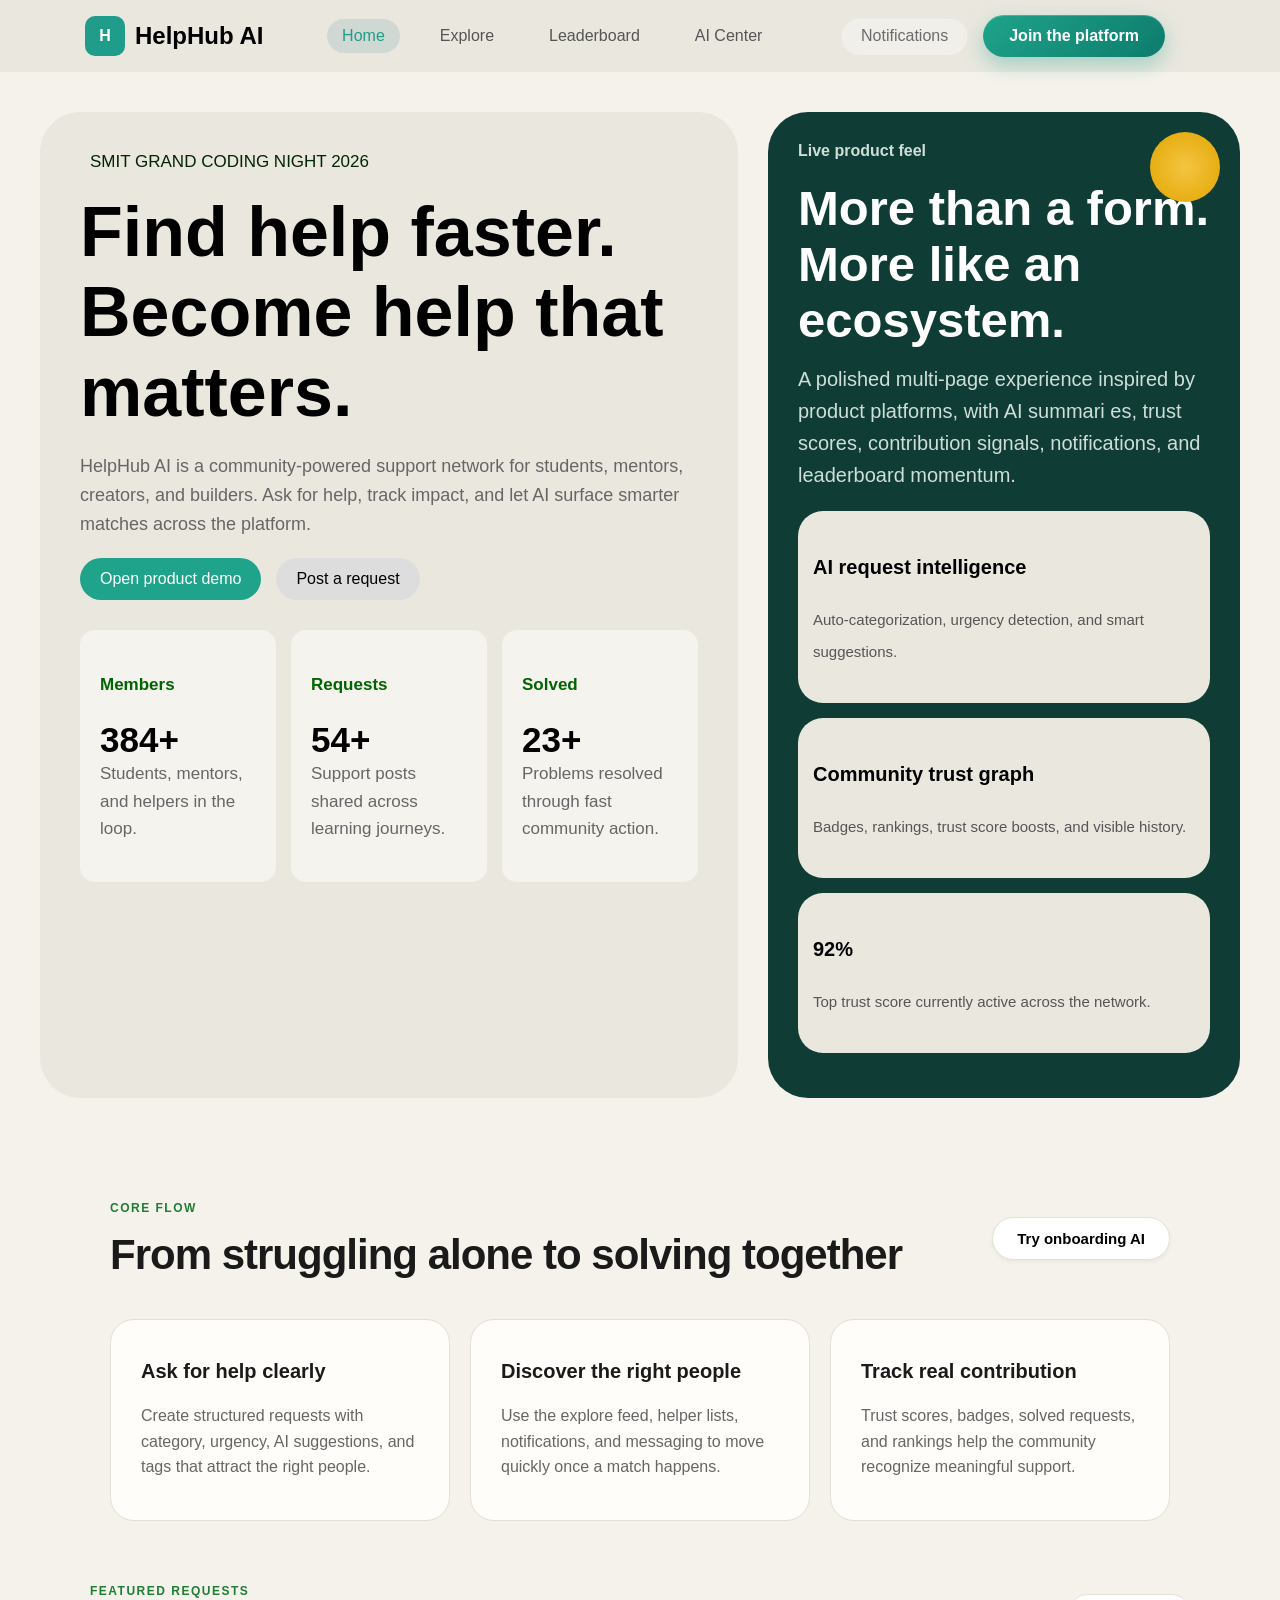
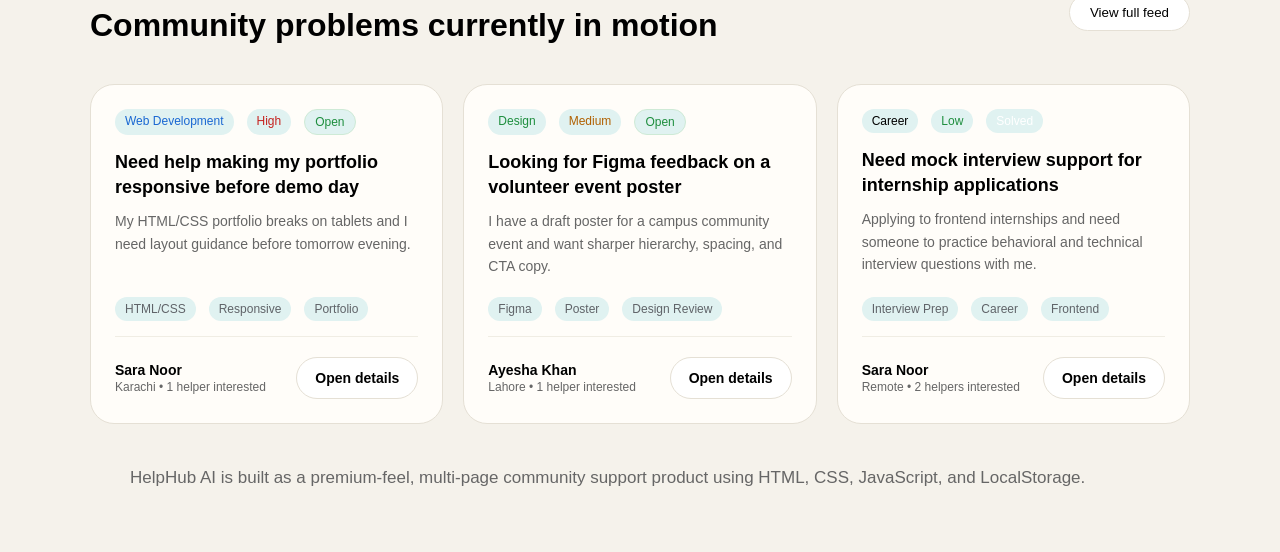
==== index.html @ c514f924 "Hacaton Completed" ====
<!DOCTYPE html>
<html lang="en">

<head>

    <meta charset="UTF-8">
    <meta name="viewport" content="width=device-width, initial-scale=1.0">
    <title>Document</title>
    <link rel="stylesheet" href="style.css">
</head>

<body>
    <header class="header">
        <div class="container">

            <!-- Logo -->
            <div class="logo">
                <div class="logo-box">H</div>
                <h2>HelpHub AI</h2>
            </div>

            <!-- Nav Links -->
            <nav class="nav">
                <a href="./index.html" class="active">Home</a>
                <a href="./explore.html">Explore</a>
                <a href="#">Leaderboard</a>
                <a href="#">AI Center</a>
            </nav>

            <!-- Right Side -->
            <div class="right">
                <button class="signal-btn">Notifications</button>
                <button class="join-btn">Join the platform</button>
            </div>

        </div>
    </header>
    <!-- ----------------------------------------------------------------------------- -->

    <section class="hero">

        <!-- LEFT SIDE -->
        <div class="left">
            <span class="badge">SMIT GRAND CODING NIGHT 2026</span>

            <h1>
                <span class="blue">Find help faster.</span><br>
                Become help that matters.
            </h1>

            <p>
                HelpHub AI is a community-powered support network for students, mentors,
                creators, and builders. Ask for help, track impact, and let AI surface
                smarter matches across the platform.
            </p>

            <div class="buttons">
                <button class="primary">Open product demo</button>
                <button class="secondary">Post a request</button>
            </div>

            <!-- STATS -->
            <div class="cards">
                <div class="card">
                    <h5>Members</h5>
                    <h3>384+</h3>
                    <p>Students, mentors, and helpers in the loop.</p>
                </div>

                <div class="card">
                    <h5>Requests</h5>
                    <h3>54+</h3>
                    <p>Support posts shared across learning journeys.</p>
                </div>

                <div class="card">
                    <h5>Solved</h5>
                    <h3>23+</h3>
                    <p>Problems resolved through fast community action.</p>
                </div>
            </div>
        </div>


        <!-- RIGHT SIDE -->
        <div class="right-section">
            <div class="right-content">
                <h6 class="poka">Live product feel</h6>
                <h2>More than a form.<br>More like an ecosystem.</h2>

                <p>
                    A polished multi-page experience inspired by product platforms, with
                    AI summari es, trust scores, contribution signals, notifications, and
                    leaderboard momentum.
                </p>

                <div class="feature">
                    <h3>AI request intelligence</h3>
                    <p>Auto-categorization, urgency detection, and smart suggestions.</p>
                </div>

                <div class="feature">
                    <h3>Community trust graph</h3>
                    <p>Badges, rankings, trust score boosts, and visible history.</p>
                </div>

                <div class="feature">
                    <h3>92%</h3>
                    <p>Top trust score currently active across the network.</p>
                </div>
            </div>
        </div>

    </section>
    <!-- ------------------------------------------------------------------- -->
     <section class="core-flow">
    <div class="header-row">
        <div>
            <span class="eyebrow">CORE FLOW</span>
            <h1 class="main-title">From struggling alone to solving together</h1>
        </div>
        <button class="btn-pill">Try onboarding AI</button>
    </div>

    <div class="feature-grid">
        <div class="feature-card">
            <h3>Ask for help clearly</h3>
            <p>Create structured requests with category, urgency, AI suggestions, and tags that attract the right people.</p>
        </div>

        <div class="feature-card">
            <h3>Discover the right people</h3>
            <p>Use the explore feed, helper lists, notifications, and messaging to move quickly once a match happens.</p>
        </div>

        <div class="feature-card">
            <h3>Track real contribution</h3>
            <p>Trust scores, badges, solved requests, and rankings help the community recognize meaningful support.</p>
        </div>
    </div>
</section>
     <!-- ---------------------------------------------------------------------------- -->
    <section class="section-3">
        <div class="header-row">
            <div>
                <span class="eyebrow">FEATURED REQUESTS</span>
                <h2 class="section-title">Community problems currently in motion</h2>
            </div>
            <button class="btn-secondary">View full feed</button>
        </div>

        <div class="cards-grid">
            <div class="section-3-card">
                <div class="tag-group">
                    <span class="tag tag-blue">Web Development</span>
                    <span class="tag tag-red">High</span>
                    <span class="tag tag-outline">Open</span>
                </div>
                <h3 class="card-title">Need help making my portfolio responsive before demo day</h3>
                <p class="card-desc">My HTML/CSS portfolio breaks on tablets and I need layout guidance before tomorrow
                    evening.</p>
                <div class="tag-group small">
                    <span class="tag tag-muted">HTML/CSS</span>
                    <span class="tag tag-muted">Responsive</span>
                    <span class="tag tag-muted">Portfolio</span>
                </div>
                <div class="card-footer">
                    <div class="user-info">
                        <strong>Sara Noor</strong>
                        <p>Karachi • 1 helper interested</p>
                    </div>
                    <button class="btn-action">Open details</button>
                </div>
            </div>

            <div class="section-3-card">
                <div class="tag-group">
                    <span class="tag tag-green">Design</span>
                    <span class="tag tag-yellow">Medium</span>
                    <span class="tag tag-outline">Open</span>
                </div>
                <h3 class="card-title">Looking for Figma feedback on a volunteer event poster</h3>
                <p class="card-desc">I have a draft poster for a campus community event and want sharper hierarchy,
                    spacing, and CTA copy.</p>
                <div class="tag-group small">
                    <span class="tag tag-muted">Figma</span>
                    <span class="tag tag-muted">Poster</span>
                    <span class="tag tag-muted">Design Review</span>
                </div>
                <div class="card-footer">
                    <div class="user-info">
                        <strong>Ayesha Khan</strong>
                        <p>Lahore • 1 helper interested</p>
                    </div>
                    <button class="btn-action">Open details</button>
                </div>
            </div>

            <div class="section-3-card">
                <div class="tag-group">
                    <span class="tag tag-grey">Career</span>
                    <span class="tag tag-green">Low</span>
                    <span class="tag tag-solid-green">Solved</span>
                </div>
                <h3 class="card-title">Need mock interview support for internship applications</h3>
                <p class="card-desc">Applying to frontend internships and need someone to practice behavioral and
                    technical interview questions with me.</p>
                <div class="tag-group small">
                    <span class="tag tag-muted">Interview Prep</span>
                    <span class="tag tag-muted">Career</span>
                    <span class="tag tag-muted">Frontend</span>
                </div>
                <div class="card-footer">
                    <div class="user-info">
                        <strong>Sara Noor</strong>
                        <p>Remote • 2 helpers interested</p>
                    </div>
                    <button class="btn-action">Open details</button>
                </div>
            </div>
        </div>
    </section>
    <p class="last-para">HelpHub AI is built as a premium-feel, multi-page community support product using HTML, CSS, JavaScript, and LocalStorage.</p>
</body>

</html>
---- style.css ----
@import url('https://fonts.googleapis.com/css2?family=Inter:ital,opsz,wght@0,14..32,100..900;1,14..32,100..900&family=Roboto+Slab:wght@100..900&display=swap');

* {
    margin: 0;
    padding: 0;
    box-sizing: border-box;
    font-family: Arial, sans-serif;
}
:root {
    --bg-color: #f7f4ed;
    --card-bg: #fffdf9;
    --text-main: #1a1a1a;
    --text-muted: #666;
    --border-color: #e5e0d5;
    --accent-green: #e6f4ea;
    --text-green: #1e7e34;
    --accent-red: #fce8e6;
    --text-red: #c5221f;
} 
body {
    background: #f3f1ec;
}
.header{
    width: 100%;
}
/* Header */
.container {
    background: #eae7df;
    padding: 15px 25px;
    display: flex;
    align-items: center;
    justify-content: space-between;
}

/* Logo */
.logo {
    display: flex;
    margin-left: 60px;
    cursor: pointer;
    align-items: center;
    gap: 10px;

}

.logo-box {
    background: #1f9d8a;
    color: white;
    width: 40px;
    height: 40px;
    border-radius: 10px;
    display: flex;
    align-items: center;
    justify-content: center;
    font-weight: bold;
}

/* Nav */
.nav {
    display: flex;
    gap: 25px;
}

.nav a {
    text-decoration: none;
    color: #555;
    font-weight: 500;
    padding: 8px 15px;
    border-radius: 20px;
}

.nav a.active {
    background: #cfd8d3;
    color: #1f9d8a;
}

/* Right side */
.right {
    display: flex;
    align-items: center;
    gap: 15px;
}



/* Live community signals (left button) */
.signal-btn {
    border: none;
    background: #f1efea;
    padding: 10px 20px;
    border-radius: 999px;
    color: #6b6b6b;
    font-size: 16px;
    cursor: pointer;
    box-shadow: inset 0 1px 2px rgba(0, 0, 0, 0.05);
}

/* Join the platform (right button) */
.join-btn {
    border: none;
    background: linear-gradient(135deg, #1fa38a, #0d7c6c);
    color: white;
    margin-right: 90px;
    padding: 12px 26px;
    border-radius: 999px;
    cursor: pointer;
    font-weight: 600;
    font-size: 16px;

    /* THIS is the key part */
    box-shadow:
        0 8px 20px rgba(31, 163, 138, 0.35),
        inset 0 1px 0 rgba(255, 255, 255, 0.2);
}

/* Hover effect (important for premium feel) */
.join-btn:hover {
    transform: translateY(-1px);
    box-shadow:
        0 10px 25px rgba(31, 163, 138, 0.45),
        inset 0 1px 0 rgba(255, 255, 255, 0.2);
}

.signal-btn:hover {
    background: #e7e5df;
}

/* ------------------------------------------------------ */
.hero {
    display: flex;
    gap: 30px;
    padding: 40px;
}



/* LEFT */
.left {
    flex: 1.5;
    background: #eae7df;
    padding: 40px;
    width: 100%;
    ;
    border-radius: 40px;
}

.badge {
    color: rgb(4, 36, 4);
    padding: 5px 10px;
    font-size: 17px;
    gap: 5px;
    border-radius: 5px;
    margin-top: 10px;

}

.left h1 {
    font-size: 70px;
    margin: 20px 0;
    /* line-height: 1.7; */
}

.blue {
    color: black;
}

.left p {
    color: #666;
    margin-bottom: 20px;
    line-height: 1.6;
    font-size: 18px;
}

/* Buttons */
.buttons {
    display: flex;
    gap: 15px;
    /* font-size: 25px; */
    margin-bottom: 30px;
}

.primary {
    background: #1fa38a;
    color: white;
    border: none;
    font-size: 16px;
    padding: 12px 20px;
    border-radius: 999px;
    cursor: pointer;
}

.secondary {
    background: #ddd;
    border: none;
    font-size: 16px;
    padding: 12px 20px;
    border-radius: 999px;
    cursor: pointer;
}

/* Cards */
.cards {
    display: flex;
    gap: 15px;
}

.card {
    background: #f5f3ee;
    padding: 20px;
    border-radius: 15px;
    flex: 1;
}

.card h3 {
    font-size: 35px;
}

.card p {
    font-size: 17px;
    color: #666;
}


/* RIGHT */
.right-section {
    flex: 1;
    background: #0f3d35;
    border-radius: 40px;
    color: white;
    padding: 30px;
    /* gap: 0.5px; */
    position: relative;
}

.right-section::after {
    content: "";
    position: absolute;
    top: 20px;
    right: 20px;
    width: 70px;
    height: 70px;
    background: radial-gradient(circle, #f4c542, #e2a500);
    border-radius: 50%;
    margin-bottom: 60px;
}

/* Right content */
.right-section h2 {
    font-size: 49px;
    margin-bottom: 15px;
}

.right-section p {
    font-size: 20px;
    line-height: 2pc;
    color: #cfded9;
    margin-bottom: 20px;
}

/* Feature boxes */
.feature {
    background: #eae7df;
    color: black;
    padding: 15px;
    border-radius: 25px;
    margin-bottom: 15px;
}

.feature h3 {
    font-size: 20px;
    margin-top: 30px;
    margin-bottom: 25px;
}

.feature p {
    font-size: 15px;
    color: #555;
}

.poka {
    font-size: 16px;
    color: #cfded9;
    gap: 2px;
    margin-bottom: 20px;
}

.card h5 {
    color: darkgreen;
    font-size: 17px;
    margin-top: 25px;
    margin-bottom: 25px;
    gap: 0.5px;
}

/* --------------------------------------------------- */

.section-3 {
    max-width: 1100px;
    margin: 0 auto;
}

/* Header Styles */
.header-row {
    display: flex;
    justify-content: space-between;
    align-items: flex-end;
    margin-bottom: 30px;
}

.eyebrow {
    font-size: 12px;
    font-weight: 700;
    letter-spacing: 1px;
    color: var(--text-green);
    text-transform: uppercase;
}

.section-title {
    font-size: 32px;
    margin: 8px 0 0 0;
    font-weight: 700;
}

/* Button Styles */
.btn-secondary {
    background: white;
    border: 1px solid var(--border-color);
    padding: 10px 20px;
    border-radius: 20px;
    cursor: pointer;
    font-weight: 500;
}

.btn-action {
    background: white;
    border: 1px solid var(--border-color);
    padding: 12px 18px;
    border-radius: 25px;
    font-size: 14px;
    font-weight: 600;
    cursor: pointer;
}

/* Grid and Cards */
.cards-grid {
    display: grid;
    grid-template-columns: repeat(auto-fit, minmax(300px, 1fr));
    gap: 20px;
}

.section-3-card {
    background: var(--card-bg);
    border: 1px solid var(--border-color);
    border-radius: 24px;
    padding: 24px;
    display: flex;
    flex-direction: column;
}

.card-title {
    font-size: 18px;
    margin: 15px 0 10px 0;
    line-height: 1.4;
}

.card-desc {
    font-size: 14px;
    color: var(--text-muted);
    line-height: 1.6;
    margin-bottom: 20px;
    flex-grow: 1;
}

/* Tags */
.tag-group {
    display: flex;
    gap: 8px;
    flex-wrap: wrap;
}

.tag {
    padding: 4px 12px;
    border-radius: 12px;
    font-size: 12px;
    font-weight: 500;
}

.tag-blue {
    background: #e8f0fe;
    color: #1967d2;
}

.tag-red {
    background: var(--accent-red);
    color: var(--text-red);
}

.tag-green {
    background: #e6f4ea;
    color: #1e8e3e;
}

.tag-yellow {
    background: #fef7e0;
    color: #b06000;
}

.tag-outline {
    border: 1px solid #ceead6;
    color: #1e8e3e;
}

.tag-muted {
    background: #f1f3f4;
    color: #5f6368;
}

.tag-solid-green {
    background: #34a853;
    color: white;
}

/* Footer */
.card-footer {
    border-top: 1px solid #f0ede4;
    margin-top: 20px;
    padding-top: 20px;
    display: flex;
    justify-content: space-between;
    align-items: center;
}

.user-info strong {
    display: block;
    font-size: 14px;
}

.user-info p {
    margin: 2px 0 0 0;
    font-size: 12px;
    color: var(--text-muted);
}
.last-para {
        font-size: 17px;
    color: var(--text-muted);
    line-height: 1.6;
    margin-bottom: 20px;
    flex-grow: 1;
    margin-left: 130px;
    margin-top: 40px;
margin-bottom: 60px;
}
/* ----------------------------------------------------------- */
.core-flow {
    max-width: 1100px;
    margin: 60px auto;
    padding: 0 20px;
    font-family: 'Inter', sans-serif;
}

/* Header Section */
.header-row {
    display: flex;
    justify-content: space-between;
    align-items: center;
    margin-bottom: 40px;
}

.eyebrow {
    font-size: 12px;
    font-weight: 800;
    letter-spacing: 1.5px;
    text-transform: uppercase;
    color: var(--text-green);
}

.main-title {
    font-size: 42px;
    font-weight: 700;
    margin: 15px 0 0 0;
    color: var(--text-main);
    letter-spacing: -1px;
}

/* Onboarding Button */
.btn-pill {
    background-color: white;
    border: 1px solid var(--border-color);
    padding: 12px 24px;
    border-radius: 50px;
    font-weight: 600;
    font-size: 15px;
    cursor: pointer;
    box-shadow: 0 2px 4px rgba(0,0,0,0.05);
    white-space: nowrap;
}

/* Features Grid */
.feature-grid {
    display: grid;
    grid-template-columns: repeat(3, 1fr);
    gap: 20px;
}

.feature-card {
    background-color: var(--card-bg);
    border: 1px solid var(--border-color);
    padding: 40px 30px;
    border-radius: 24px;
    transition: transform 0.2s ease;
}

.feature-card h3 {
    font-size: 20px;
    font-weight: 700;
    margin: 0 0 20px 0;
    color: var(--text-main);
}

.feature-card p {
    font-size: 16px;
    line-height: 1.6;
    color: var(--text-muted);
    margin: 0;
}

/* Responsive adjustments */
@media (max-width: 900px) {
    .feature-grid {
        grid-template-columns: 1fr;
    }
    
    .header-row {
        flex-direction: column;
        align-items: flex-start;
        gap: 20px;
    }
    
    .main-title {
        font-size: 32px;
    }
}
/* --------------------------------------------- */
body {
  font-family: Arial, sans-serif;
  background: #f5f2eb;
  margin: 0;
}

.container-wrapped {
  display: flex;
  gap: 20px;
  padding: 40px;
}

/* FILTER PANEL */
.filters {
  width: 30%;
  background: #fff;
  padding: 20px;
  border-radius: 20px;
}

.filters h1 {
  margin-bottom: 20px;
}

.filters label {
  display: block;
  margin-top: 15px;
  font-weight: bold;
}

.filters input,
.filters select {
  width: 100%;
  padding: 12px;
  margin-top: 8px;
  border-radius: 10px;
  border: 1px solid #ddd;
}

/* FEED */
.feed {
  width: 70%;
  display: flex;
  flex-direction: column;
  gap: 20px;
}

/* CARD */
.card-wrapped {
  background: #fff;
  padding: 20px;
  border-radius: 20px;
}

.tags {
  margin-bottom: 10px;
}

.tag {
  background: #e0f2f1;
  padding: 5px 10px;
  border-radius: 20px;
  margin-right: 5px;
  font-size: 12px;
}

.tag.red {
  background: #ffe0e0;
}

.tag.green {
  background: #e0ffe5;
}

.card-wrapped h2 {
  margin: 10px 0;
}

.card-footer {
  display: flex;
  justify-content: space-between;
  align-items: center;
  margin-top: 15px;
}

button {
  padding: 8px 15px;
  border: none;
  border-radius: 20px;
  background: #eee;
  cursor: pointer;
}

button:hover {
  background: #ddd;
}
/* -------------------------------------------------- */
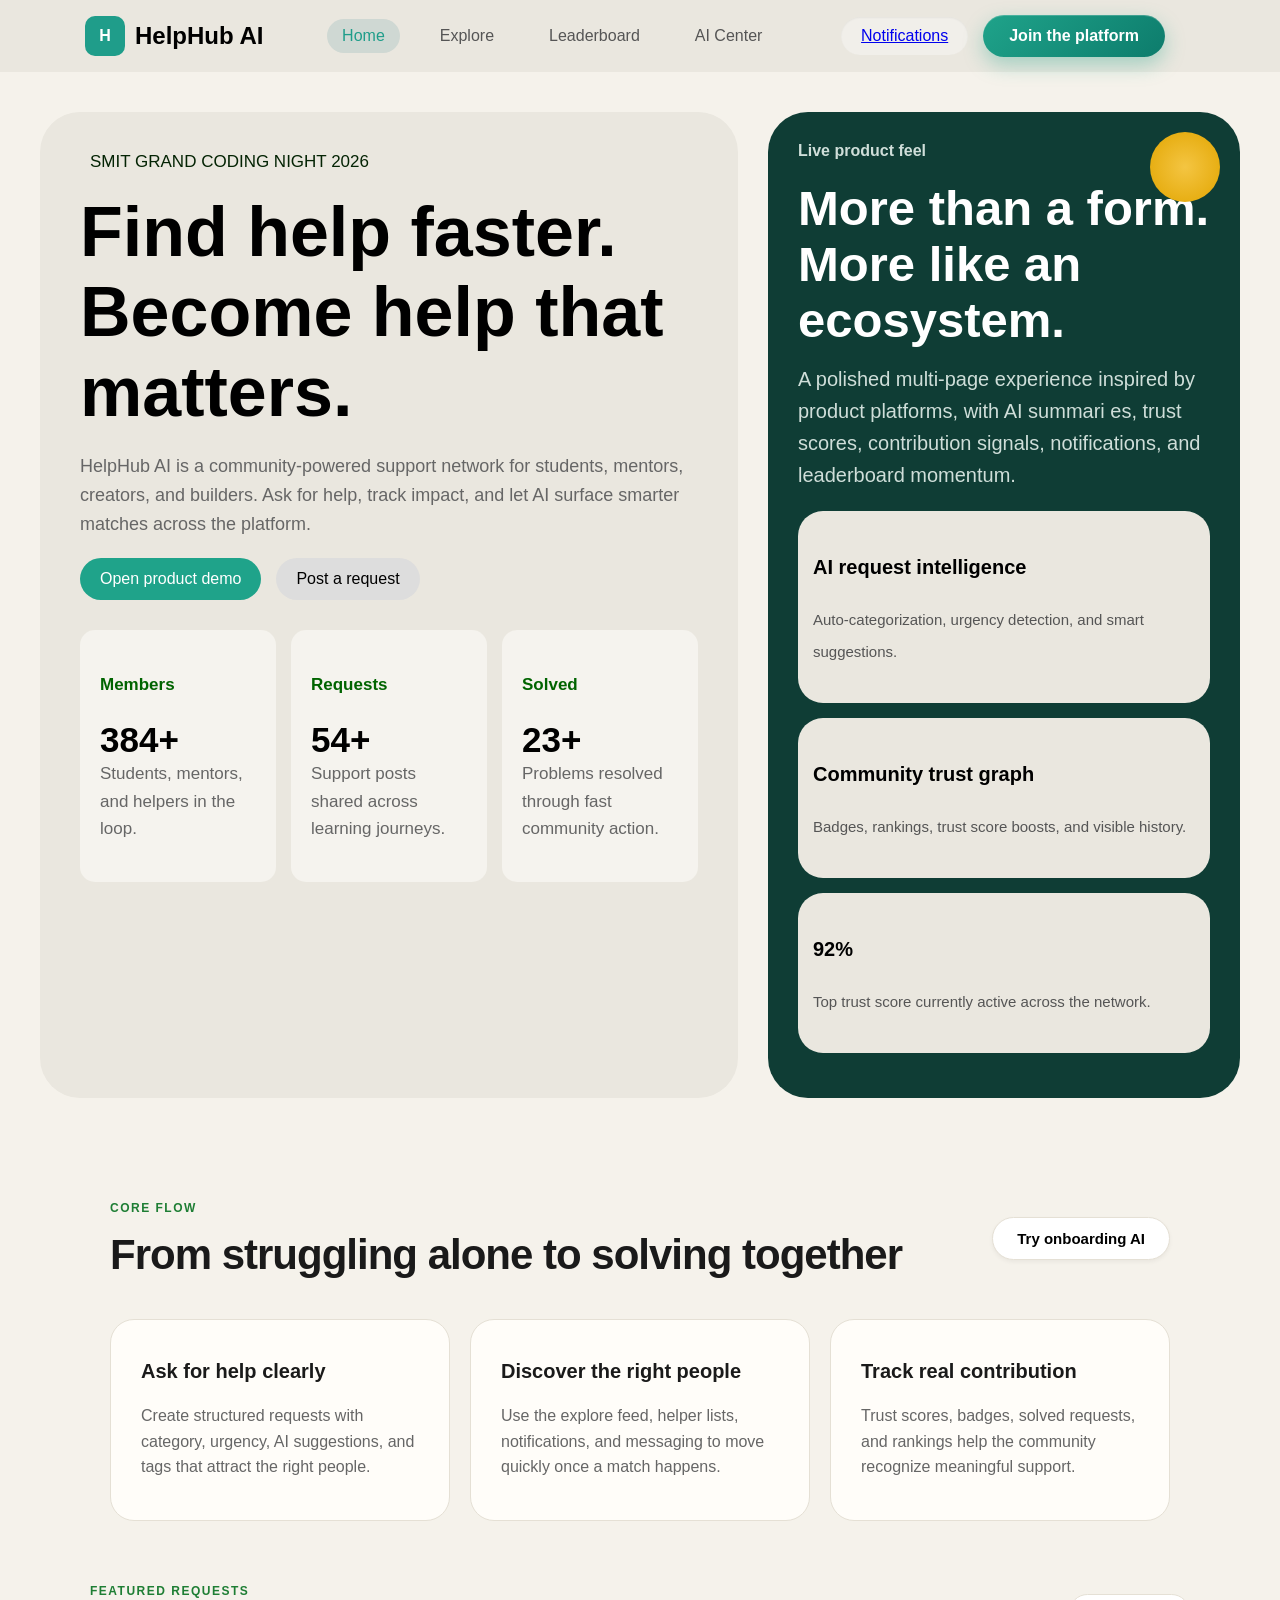
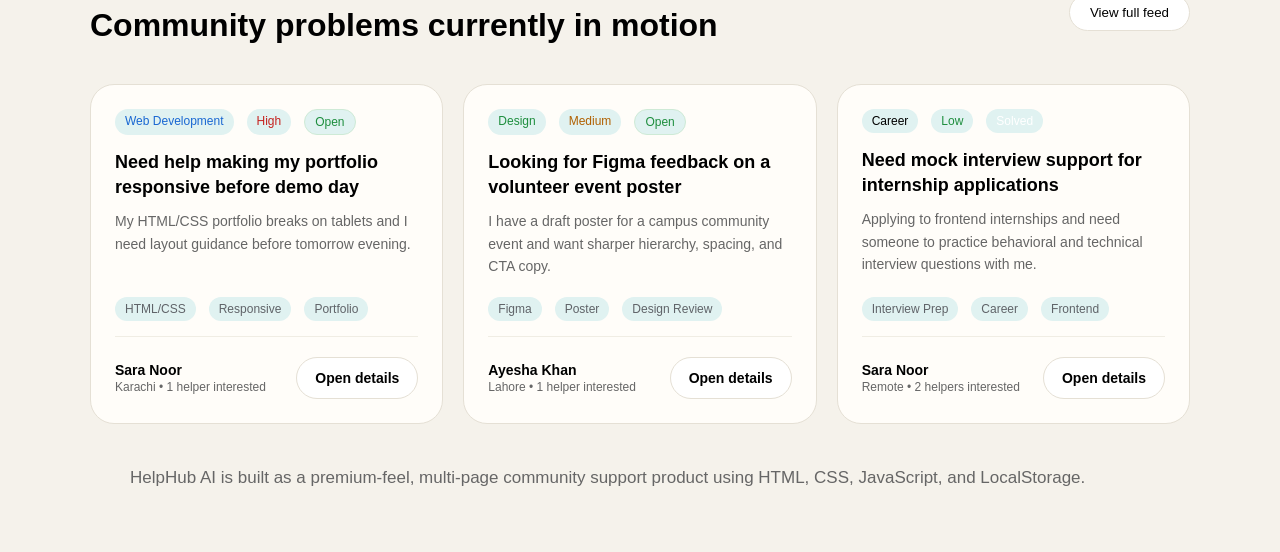
==== commit 8f30d5e0: "Tesk Cmpleted" ====
--- a/index.html
+++ b/index.html
@@ -1,11 +1,9 @@
 <!DOCTYPE html>
 <html lang="en">
-
 <head>
-
     <meta charset="UTF-8">
     <meta name="viewport" content="width=device-width, initial-scale=1.0">
-    <title>Document</title>
+    <title>HelpHub</title>
     <link rel="stylesheet" href="style.css">
 </head>
 
@@ -29,7 +27,7 @@
 
             <!-- Right Side -->
             <div class="right">
-                <button class="signal-btn">Notifications</button>
+                <button class="signal-btn"><a href="./notification.html">Notifications</a></button>
                 <button class="join-btn">Join the platform</button>
             </div>
 
--- a/style.css
+++ b/style.css
@@ -5,6 +5,7 @@
     padding: 0;
     box-sizing: border-box;
     font-family: Arial, sans-serif;
+    /* background-color: whea; */
 }
 :root {
     --bg-color: #f7f4ed;
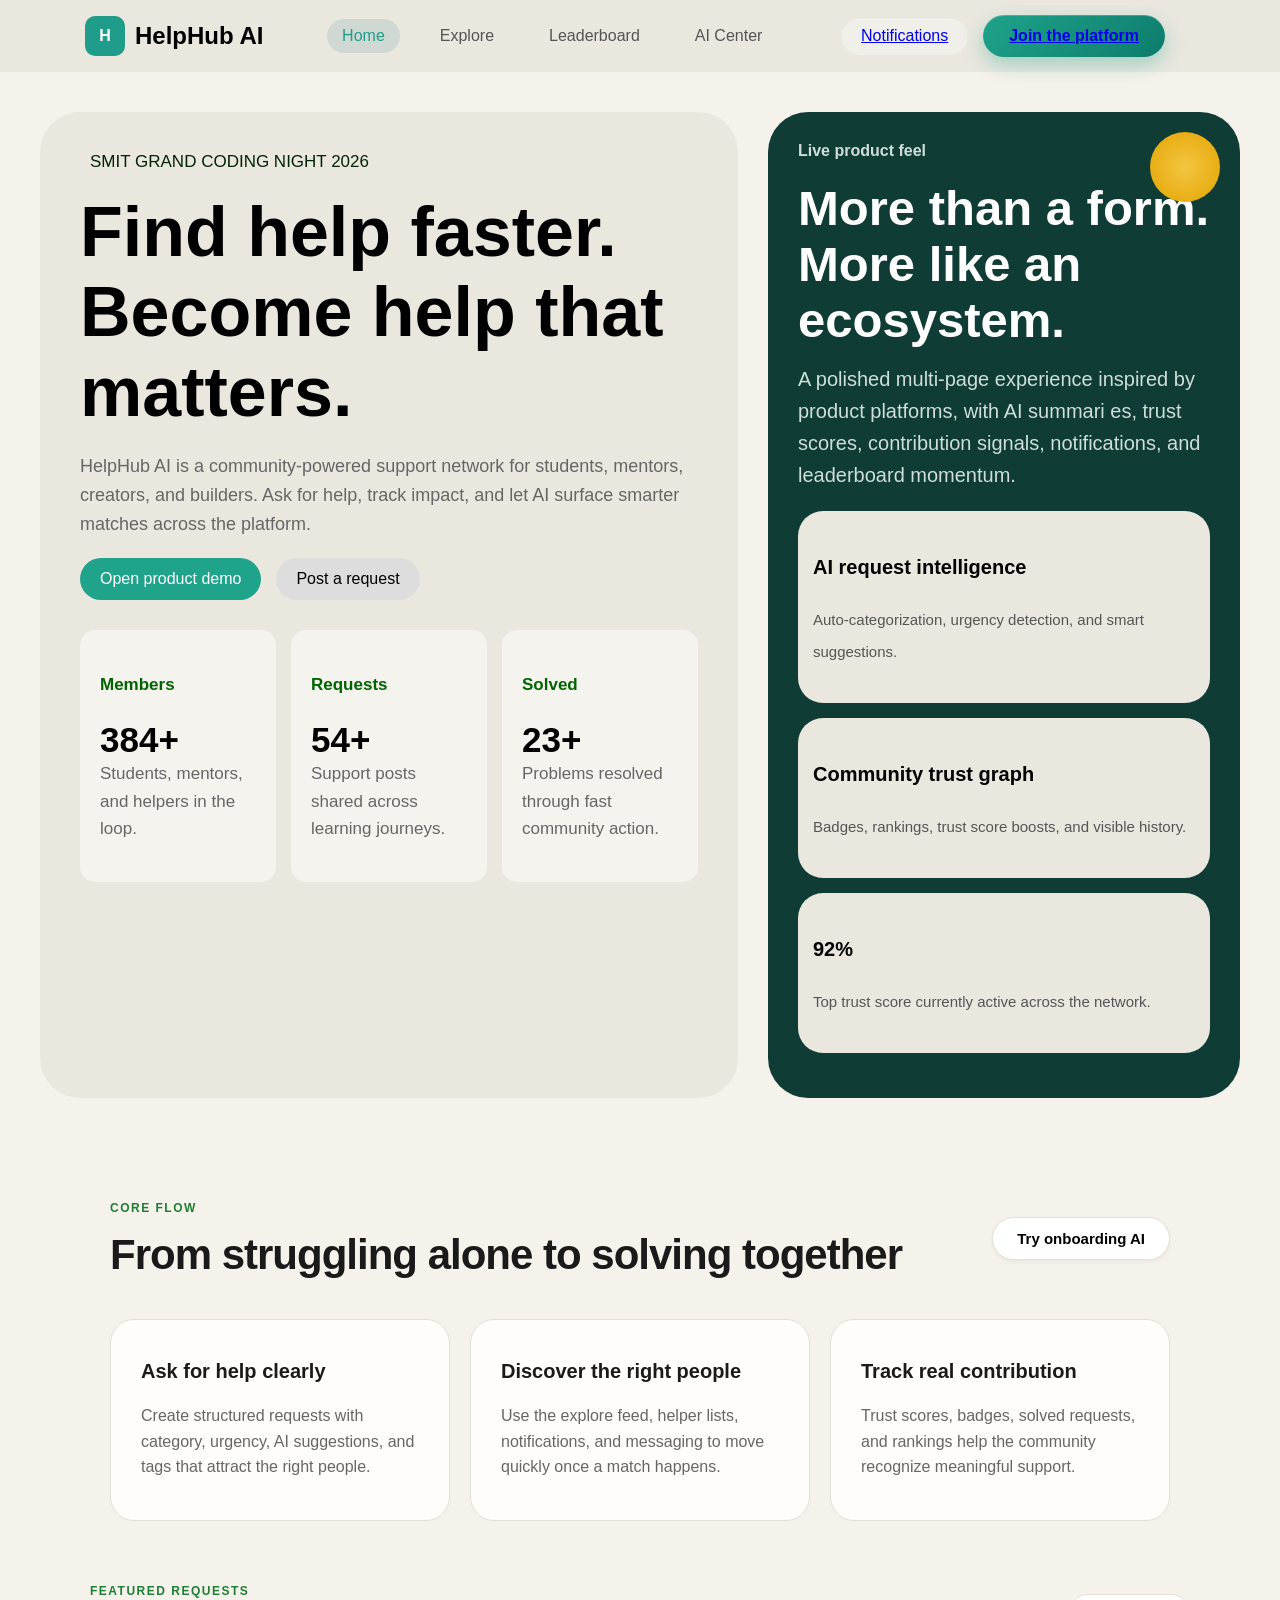
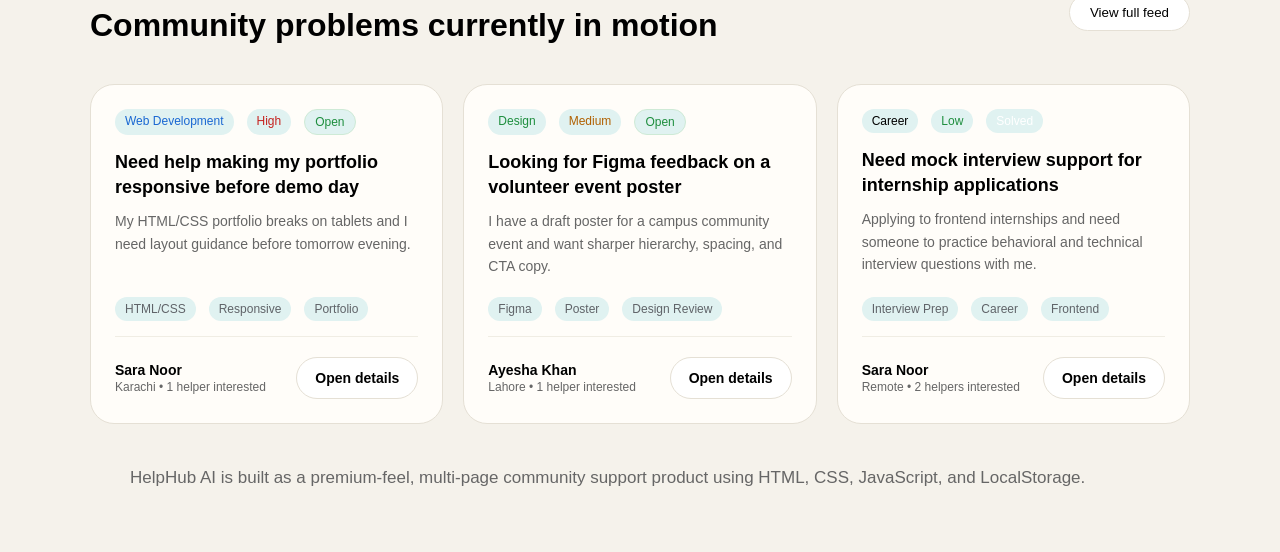
==== commit e45dc59f: "Task Done" ====
--- a/index.html
+++ b/index.html
@@ -28,7 +28,7 @@
             <!-- Right Side -->
             <div class="right">
                 <button class="signal-btn"><a href="./notification.html">Notifications</a></button>
-                <button class="join-btn">Join the platform</button>
+                <button class="join-btn"><a href="./platform.html"> Join the platform</a></button>
             </div>
 
         </div>
